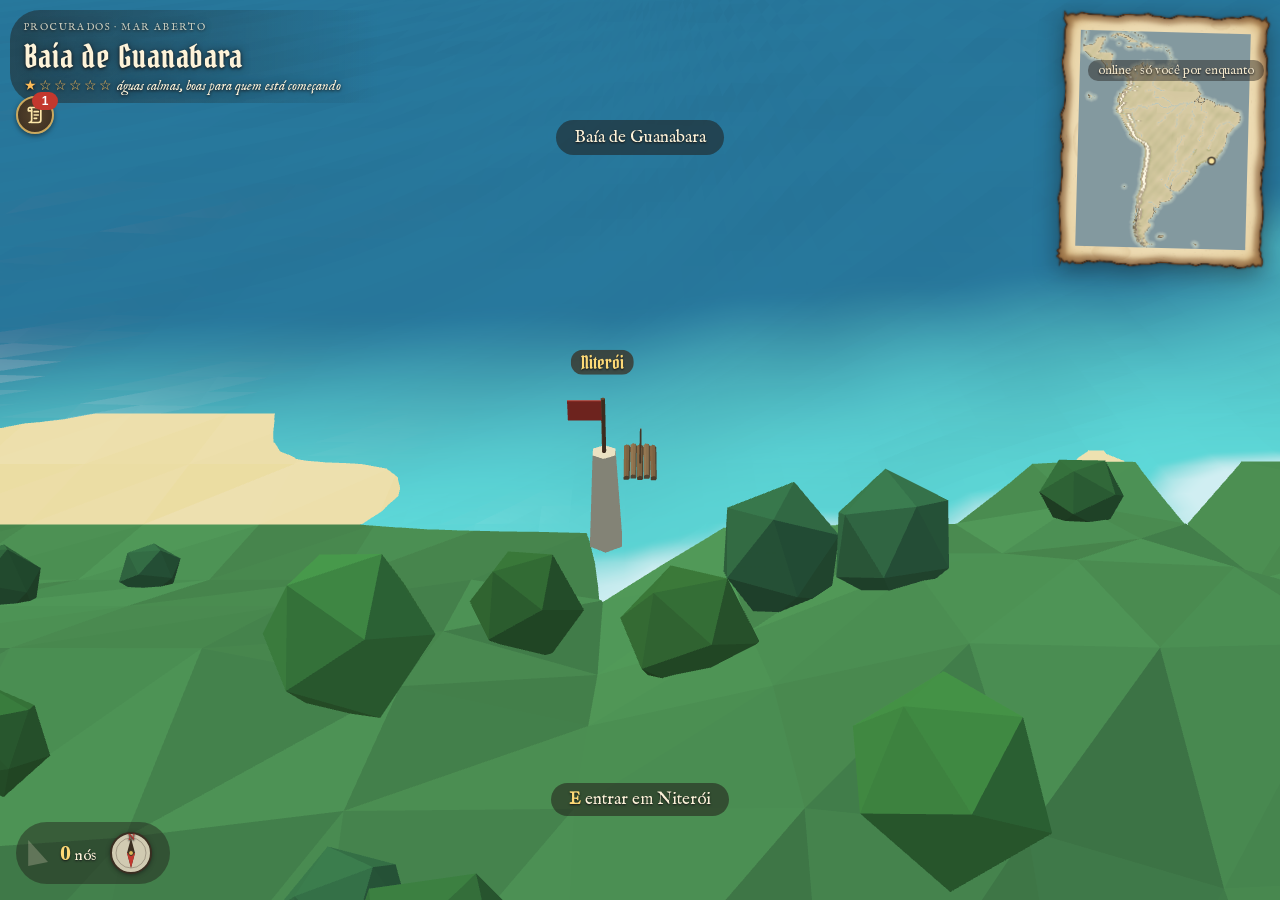
==== carta.html @ 38a70796 "Procurados 2026-11-18 01:08" ====
<!doctype html>
<html lang="pt-BR">
<head>
<meta charset="utf-8">
<title>Procurados · mar aberto</title>
<meta name="viewport" content="width=device-width, initial-scale=1, maximum-scale=1, user-scalable=no, viewport-fit=cover">
<link rel="manifest" href="manifest.webmanifest">
<meta name="theme-color" content="#2b1d0e">
<meta name="apple-mobile-web-app-capable" content="yes">
<meta name="mobile-web-app-capable" content="yes">
<meta name="apple-mobile-web-app-status-bar-style" content="black-translucent">
<meta name="apple-mobile-web-app-title" content="Procurados">
<link rel="apple-touch-icon" href="icones/icone-180.png">
<link rel="icon" href="icones/icone-192.png">
<link rel="stylesheet" href="fontes/fontes.css">
<style>
  html, body { margin: 0; height: 100%; overflow: hidden; background: #bfe3f2; font-family: var(--fonte-texto); color: #2b1d0e; }
  #tela { position: fixed; inset: 0; width: 100%; height: 100%; display: block; cursor: grab; }
  #tela:active { cursor: grabbing; }
  .painel { position: fixed; pointer-events: none; }
  #lugar { top: 10px; left: 10px; padding: 6px 40px 8px 14px; background: linear-gradient(to right, rgba(15,10,5,.5), rgba(15,10,5,0)); color: #fff3d6; text-shadow: 0 1px 3px #000, 0 0 8px rgba(0,0,0,.6); border-radius: 30px 0 0 30px; }
  #lugar small { letter-spacing: .14em; font-size: 10px; opacity: .75; }
  #lugar h1 { margin: 0; font: 32px var(--fonte-titulo); font-weight: normal; letter-spacing: .03em; }
  #lugar p { margin: 0; font-size: 14px; font-style: italic; }
  #lugar .dif { color: #ffb84a; letter-spacing: 2px; font-style: normal; }
  #leme { bottom: 16px; left: 16px; display: flex; align-items: center; gap: 12px; padding: 8px 16px 8px 10px; background: rgba(15,10,5,.45); border-radius: 40px; color: #fff3d6; text-shadow: 0 1px 2px #000; font-size: 15px; }
  #leme b { font-size: 22px; color: #ffd76a; }
  #vela { display: inline-block; width: 22px; height: 26px; clip-path: polygon(10% 0, 100% 85%, 10% 100%); background: rgba(243,230,200,.25); transition: background .3s; }
  #vela.on { background: #f3e6c8; }
  #bussola { width: 46px; height: 46px; filter: drop-shadow(0 1px 2px rgba(0,0,0,.6)); }
  #agulha { transform-origin: 23px 23px; }
  #ajuda { bottom: 16px; right: 16px; font-size: 13px; line-height: 1.6; padding: 8px 12px; background: rgba(15,10,5,.45); color: #f3e6c8; text-shadow: 0 1px 2px #000; transition: opacity .8s; border-radius: 8px; max-width: 46vw; }
  #ajuda b { color: #ffd76a; }
  #ajuda.some { opacity: 0; }
  #mapa { top: 10px; right: 10px; transform: rotate(1.5deg); }
  #mapa canvas { display: block; filter: sepia(.35) saturate(.85); }
  #cartaGrande { position: fixed; inset: 0; z-index: 7; display: none; place-items: center; background: rgba(20,30,40,.55); pointer-events: auto; }
  #cartaGrande.aberta { display: grid; }
  #cartaGrande canvas { max-width: 94vw; max-height: 90vh; filter: sepia(.3) saturate(.9) drop-shadow(0 8px 20px rgba(0,0,0,.5)); }
  #aviso { top: 120px; left: 50%; transform: translateX(-50%); font-size: 17px; opacity: 0; transition: opacity .3s; background: rgba(15,10,5,.55); color: #fff3d6; text-shadow: 0 1px 2px #000; border-radius: 20px; padding: 7px 18px; }
  #rotulos { position: fixed; inset: 0; pointer-events: none; overflow: hidden; }
  .rot { position: absolute; left: 0; top: 0; white-space: nowrap; font-size: 15px; padding: 1px 10px; border-radius: 12px; background: rgba(15,10,5,.42); color: #fff3d6; text-shadow: 0 1px 2px #000; will-change: transform; }
  .rot.porto { background: rgba(43,29,14,.75); color: #ffd76a; font: 18px var(--fonte-titulo); }
  .rot.breve { opacity: .8; }
  .rot.navio { background: rgba(43,29,14,.7); color: #ffd76a; font-size: 13px; }
  #dica { bottom: 84px; left: 50%; transform: translateX(-50%); font-size: 17px; display: none; background: rgba(15,10,5,.55); color: #fff3d6; text-shadow: 0 1px 2px #000; border-radius: 20px; padding: 6px 18px; white-space: nowrap; }
  #dica b { color: #ffd76a; }
  #online { position: fixed; top: 60px; right: 16px; font-size: 13px; padding: 2px 10px; border-radius: 10px; background: rgba(15,10,5,.45); color: #f3e6c8; text-shadow: 0 1px 2px #000; pointer-events: none; display: none; }
  #veu { position: fixed; inset: 0; z-index: 9; background: #e3f2f6; opacity: 1; pointer-events: none; transition: opacity .2s; }
  #carregando { position: fixed; inset: 0; z-index: 10; display: grid; place-items: center; background: #ead9b4; font: 42px var(--fonte-titulo); color: #2b1d0e; }
  .pergaminho { box-sizing: border-box; border-style: solid; border-width: 22px; border-color: transparent; border-image: var(--pergaminho) 64 fill / 22px stretch; filter: drop-shadow(0 6px 12px rgba(0,0,0,.45)); }
  html.toque #leme { bottom: auto; top: 96px; left: 10px; transform: scale(.85); transform-origin: left top; }
  html.toque #mapa { display: none; }
</style>
<script type="importmap">{ "imports": { "three": "./lib/three.module.min.js" } }</script>
</head>
<body>
<canvas id="tela"></canvas>
<div id="rotulos"></div>
<div id="lugar" class="painel"><small>PROCURADOS · MAR ABERTO</small><h1 id="lugarNome">Atlântico Sul</h1><p id="lugarDesc"></p></div>
<div id="mapa" class="painel pergaminho"><canvas id="mini"></canvas></div>
<div id="leme" class="painel"><span id="vela" title="vela"></span><span><b id="nos" class="numeros">0</b> nós</span>
  <svg id="bussola" viewBox="0 0 46 46" aria-label="rumo"><circle cx="23" cy="23" r="20" fill="rgba(243,230,200,.85)" stroke="#2b1d0e" stroke-width="2"/><circle cx="23" cy="23" r="15" fill="none" stroke="rgba(43,29,14,.3)"/>
    <text x="23" y="10" text-anchor="middle" font-size="8" fill="#a8221a" font-weight="bold">N</text>
    <g id="agulha"><path d="M23 8 L27 23 L23 38 L19 23 Z" fill="#2b1d0e"/><path d="M23 8 L27 23 L19 23 Z" fill="#c0281c"/></g><circle cx="23" cy="23" r="2.5" fill="#d8b24a" stroke="#2b1d0e"/></svg></div>
<div id="ajuda" class="painel"><b>W / S</b> içar e baixar a vela · <b>A / D</b> leme · <b>M</b> carta grande · <b>E</b> perto de um porto: entrar<br><b>arrastar</b> gira a câmera · <b>rolagem</b> zoom · <b>F1</b> esconde esta ajuda</div>
<div id="dica" class="painel"></div>
<div id="cartaGrande"><canvas id="cartaCanvas"></canvas></div>
<div id="online"></div>
<div id="aviso" class="painel"></div>
<div id="veu"></div>
<div id="carregando">Abrindo a carta…</div>
<script src="js/pergaminho.js"></script>

<script type="module">
import * as THREE from 'three';
import { salvo } from './js/boneco.js';
import { temRede, enviar, lista, quantos, limpar } from './js/rede.js';
import { criarControles, telaCheia } from './js/toque.js';
import { criarAvisos } from './js/avisos.js';
const avisos = criarAvisos();
import { sincronizarSempre } from './js/nuvem.js';
sincronizarSempre();

// =====================================================================
// CARTA DO MAR ABERTO: a costa real (Natural Earth, ver ferramentas/recortar-mundo.js)
// em escala de carta náutica: 1 km de verdade = 1,5 m de jogo. A jangada aqui é um "marcador" grande.
// As regiões detalhadas (por enquanto, a Baía de Guanabara em mar.html) se abrem perto do porto.
// =====================================================================
const M = await (await fetch('dados/mundo.json')).json();
const { x0: MX0, z0: MZ0, x1: MX1, z1: MZ1 } = M.limites;
const deLonLat = (lon, lat) => { const r = lat * Math.PI / 180; return [(lon - M.lon0) * Math.cos(r) * M.kmGrau * M.esc, -lat * M.kmGrau * M.esc]; };
const paraLonLat = (x, z) => { const lat = -z / (M.kmGrau * M.esc); return [x / (Math.cos(lat * Math.PI / 180) * M.kmGrau * M.esc) + M.lon0, lat]; };
const sm = (a, b, x) => { const t = Math.max(0, Math.min(1, (x - a) / (b - a))); return t * t * (3 - 2 * t); };
let semente = 20261117;
const rnd = () => { semente |= 0; semente = semente + 0x6D2B79F5 | 0; let t = Math.imul(semente ^ semente >>> 15, 1 | semente); t = t + Math.imul(t ^ t >>> 7, 61 | t) ^ t; return ((t ^ t >>> 14) >>> 0) / 4294967296; };

// ---------- máscara de terra (desenhada num canvas) e distância até a costa
const NX = 720, CEL = (MX1 - MX0) / NX, NZ = Math.ceil((MZ1 - MZ0) / CEL);
const terra = new Uint8Array(NX * NZ);
{
  const cv = document.createElement('canvas'); cv.width = NX; cv.height = NZ; const c = cv.getContext('2d');
  c.setTransform(1 / CEL, 0, 0, 1 / CEL, -MX0 / CEL, -MZ0 / CEL);
  c.fillStyle = '#fff'; c.beginPath();
  for (const t of M.terras) for (const anel of t) { c.moveTo(anel[0][0], anel[0][1]); for (const p of anel) c.lineTo(p[0], p[1]); c.closePath(); }
  c.fill('evenodd');
  c.fillStyle = '#000';   // lagos navegáveis (os dos Andes ficam de fora: seriam buracos no meio da serra)
  for (const l of M.lagos) { const [lon, lat] = paraLonLat(l.pts[0][0], l.pts[0][1]); if (lon < -66 && lat < -10) continue; c.beginPath(); c.moveTo(l.pts[0][0], l.pts[0][1]); for (const p of l.pts) c.lineTo(p[0], p[1]); c.closePath(); c.fill(); }
  c.strokeStyle = '#000'; c.lineCap = c.lineJoin = 'round';   // rios grandes: navegáveis
  for (const r of M.rios) { c.lineWidth = Math.max(r.larg, CEL * 2.2); c.beginPath(); c.moveTo(r.pts[0][0], r.pts[0][1]); for (const p of r.pts) c.lineTo(p[0], p[1]); c.stroke(); }
  const d = c.getImageData(0, 0, NX, NZ).data;
  for (let k = 0; k < NX * NZ; k++) terra[k] = d[k * 4] > 127 ? 1 : 0;
}
// distância (em casas) de cada casa até a casa mais perto do outro tipo: duas passadas (chanfro)
function distancia(alvo) {
  const D = new Float32Array(NX * NZ), INF = 1e9, R2 = Math.SQRT2;
  for (let k = 0; k < D.length; k++) D[k] = terra[k] === alvo ? INF : 0;
  for (let j = 0; j < NZ; j++) for (let i = 0; i < NX; i++) { const k = j * NX + i; if (!D[k]) continue; let v = D[k];
    if (i > 0) v = Math.min(v, D[k - 1] + 1); if (j > 0) { v = Math.min(v, D[k - NX] + 1); if (i > 0) v = Math.min(v, D[k - NX - 1] + R2); if (i < NX - 1) v = Math.min(v, D[k - NX + 1] + R2); } D[k] = v; }
  for (let j = NZ - 1; j >= 0; j--) for (let i = NX - 1; i >= 0; i--) { const k = j * NX + i; if (!D[k]) continue; let v = D[k];
    if (i < NX - 1) v = Math.min(v, D[k + 1] + 1); if (j < NZ - 1) { v = Math.min(v, D[k + NX] + 1); if (i < NX - 1) v = Math.min(v, D[k + NX + 1] + R2); if (i > 0) v = Math.min(v, D[k + NX - 1] + R2); } D[k] = v; }
  return D;
}
const dTerra = distancia(1), dAgua = distancia(0);
const S = new Float32Array(NX * NZ);   // metros até a costa: + em terra, - na água
for (let k = 0; k < S.length; k++) S[k] = terra[k] ? (dTerra[k] - 0.5) * CEL : -(dAgua[k] - 0.5) * CEL;
function amostra(G, x, z) {
  const fx = Math.max(0, Math.min(NX - 1.001, (x - MX0) / CEL - 0.5)), fz = Math.max(0, Math.min(NZ - 1.001, (z - MZ0) / CEL - 0.5));
  const i = Math.floor(fx), j = Math.floor(fz), a = fx - i, b = fz - j, k = j * NX + i;
  return (G[k] * (1 - a) + G[k + 1] * a) * (1 - b) + (G[k + NX] * (1 - a) + G[k + NX + 1] * a) * b;
}

// ---------- relevo: Andes a partir da costa do Pacífico, serras do Brasil, planaltos
const A = new Float32Array(NX * NZ);
for (let j = 0; j < NZ; j++) {
  const z = MZ0 + (j + 0.5) * CEL, lat = -z / (M.kmGrau * M.esc);
  // costa do Pacífico nesta linha: primeira faixa longa de terra vinda do oeste (ilhas pequenas não contam)
  let costaOeste = -1;
  if (lat < 16 && lat > -56) for (let i = 0; i < NX - 25; i++) { const k = j * NX + i; if (terra[k] && S[k + 20 * 0] >= 0) { let corrido = 0; while (corrido < 25 && terra[k + corrido]) corrido++; if (corrido >= 25) { costaOeste = i; break; } } }
  const picoAndes = lat > 9 ? 40 : lat > -4 ? 110 : lat > -35 ? 135 : lat > -46 ? 95 : 70;
  const centro = lat > 9 ? 70 : lat > -18 ? 230 : lat > -40 ? 190 : 120, largura = lat > 9 ? 70 : 150;
  for (let i = 0; i < NX; i++) {
    const k = j * NX + i, s = S[k], x = MX0 + (i + 0.5) * CEL;
    if (s <= 0) { A[k] = Math.max(s * 0.02, -14); continue; }
    const [lon] = paraLonLat(x, z);
    let h = Math.min(s * 0.05, 5) + (6 + 5 * Math.sin(x * 0.004 + 1) * Math.cos(z * 0.005) + 3 * Math.sin(x * 0.011 + z * 0.009)) * sm(20, 160, s);
    h += 14 * sm(150, 700, s) * (lon > -60 ? 1 : 0.5);                                                         // planaltos do interior
    if (costaOeste >= 0 && i >= costaOeste && lon < -60) { const dW = (i - costaOeste) * CEL; h += picoAndes * Math.exp(-(((dW - centro) / largura) ** 2)) * (0.8 + 0.25 * Math.sin(z * 0.02) * Math.sin(x * 0.03)); }
    if (lat < -19 && lat > -29 && lon > -51) h += 38 * Math.exp(-(((s - 70) / 45) ** 2));                     // Serra do Mar (com a Serra dos Órgãos)
    if (lat > 1 && lat < 7 && lon > -66 && lon < -57) h += 40 * Math.exp(-(((lat - 4.5) / 1.6) ** 2 + ((lon - 61.5) / 3) ** 2));   // tepuis das Guianas
    if (lat > -18 && lat < -15 && lon > -58 && lon < -55) h = Math.min(h, 4);                                 // Pantanal plano
    if (lon > -66 && lon < -48 && lat > -6 && lat < 2) h = Math.min(h, 6 + s * 0.004);                         // planície do Amazonas
    A[k] = h;
  }
}
// bioma pela posição (lon, lat), altura e distância da costa
function corDe(x, z, h, s, incl) {
  const [lon, lat] = paraLonLat(x, z);
  if (h > 95 || (lat < -45 && h > 45) || (lat < -38 && h > 70)) return '#f4f6f8';    // neve
  if (incl > 1.2 || h > 70) return '#8f887c';                                        // rocha
  if (h < 1.6 && s < 12) return lat < -40 ? '#c9bb8a' : '#ead9a4';                   // praia (só na beira d'água)
  if (lon > -72.5 && lon < -68.5 && lat > -27 && lat < -17) return '#dcc38e';         // Atacama
  if (lat > -18 && lat < -4 && lon < -70 && s < 140 && h < 45) return '#d6bd88';      // deserto da costa do Peru
  if (lat > -18 && lat < -15 && lon > -58 && lon < -55) return '#7f9a52';             // Pantanal
  if (lat < -40 && lon > -71.5) return '#b9a873';                                    // estepe da Patagônia
  if (lat > -39 && lat < -28 && lon > -65 && lon < -52) return '#a9c46a';             // Pampa
  if (lat > -16 && lat < -3 && lon > -45 && lon < -35 && s > 60) return '#c4b06e';    // Caatinga
  if (lat > -21 && lat < -12 && lon < -45 && lon > -65 && lat > -12 - 99) { if (lon > -60) return '#a8b35e'; }  // Cerrado
  if (lat > 2 && lat < 9 && lon > -73 && lon < -62) return '#a3b45a';                 // Llanos
  if (lat > -15 && lat < 6 && lon > -78 && lon < -45) return '#2f7a3c';               // Amazônia
  if (lat > -30 && lat < -5 && lon > -50 && s < 420) return '#3c8244';                // Mata Atlântica
  if (lat > -24 && lat < -5 && lon > -62) return '#a8b35e';                           // Cerrado
  return lat > 8 ? '#4f9a4a' : '#5f9a48';
}

// =====================================================================
// CENA
// =====================================================================
const tela = document.getElementById('tela');
const renderer = new THREE.WebGLRenderer({ canvas: tela, antialias: true, preserveDrawingBuffer: /[?&]gravar/.test(location.search), powerPreference: 'high-performance' });
const OP = salvo.opcoes(); renderer.setPixelRatio(Math.min(devicePixelRatio, OP.qualidade === 'baixa' ? 0.75 : OP.qualidade === 'alta' ? 1.5 : 1));
const cena = new THREE.Scene(), CEU = new THREE.Color('#bfe3f2');
cena.background = CEU; cena.fog = new THREE.Fog(CEU, 1600, 5200);
const camera = new THREE.PerspectiveCamera(50, 1, 2, 9000);
const SOL = new THREE.Vector3(0.45, 0.8, 0.35).normalize();
const sol = new THREE.DirectionalLight('#fff4dd', 2.6); sol.position.copy(SOL).multiplyScalar(100); cena.add(sol);
cena.add(new THREE.HemisphereLight('#dff3ff', '#8a7f5a', 1.5));
const lambert = (cor) => new THREE.MeshLambertMaterial({ color: cor, flatShading: true });

// ---------- terreno low-poly (uma cor por triângulo), uma casa sim, outra não
{
  const P = 2, pos = [], cor = [], c = new THREE.Color();
  const alt = (i, j) => A[Math.min(NZ - 1, j) * NX + Math.min(NX - 1, i)];
  for (let j = 0; j < NZ - P; j += P) for (let i = 0; i < NX - P; i += P) {
    const h00 = alt(i, j), h10 = alt(i + P, j), h01 = alt(i, j + P), h11 = alt(i + P, j + P);
    if (Math.max(h00, h10, h01, h11) < -1.5) continue;   // mar aberto: a água cobre
    const x = MX0 + (i + 0.5) * CEL, z = MZ0 + (j + 0.5) * CEL, L = P * CEL;
    const a = [x, h00, z], b = [x + L, h10, z], d = [x, h01, z + L], e = [x + L, h11, z + L];
    for (const [p, q, r] of [[a, d, b], [b, d, e]]) {
      const h = (p[1] + q[1] + r[1]) / 3, incl = (Math.max(p[1], q[1], r[1]) - Math.min(p[1], q[1], r[1])) / L;
      c.set(corDe((p[0] + q[0] + r[0]) / 3, (p[2] + q[2] + r[2]) / 3, h, amostra(S, (p[0] + q[0] + r[0]) / 3, (p[2] + q[2] + r[2]) / 3), incl)).offsetHSL(0, 0, (rnd() - 0.5) * 0.05);
      for (const v of [p, q, r]) { pos.push(v[0], v[1], v[2]); cor.push(c.r, c.g, c.b); }
    }
  }
  const g = new THREE.BufferGeometry();
  g.setAttribute('position', new THREE.Float32BufferAttribute(pos, 3)); g.setAttribute('color', new THREE.Float32BufferAttribute(cor, 3));
  cena.add(new THREE.Mesh(g, new THREE.MeshLambertMaterial({ vertexColors: true, flatShading: true })));
}
// ---------- florestas: copas instanciadas onde o bioma é mata
{
  const N = 7000, copas = new THREE.InstancedMesh(new THREE.IcosahedronGeometry(9, 0), new THREE.MeshLambertMaterial({ flatShading: true }), N), o = new THREE.Object3D(), c = new THREE.Color();
  let k = 0;
  for (let t = 0; t < N * 12 && k < N; t++) {
    const x = MX0 + rnd() * (MX1 - MX0), z = MZ0 + rnd() * (MZ1 - MZ0), s = amostra(S, x, z), h = amostra(A, x, z);
    if (s < 8 || h < 2 || h > 60) continue;
    const corB = corDe(x, z, h, s, 0); if (!['#2f7a3c', '#3c8244', '#4f9a4a', '#5f9a48', '#7f9a52'].includes(corB) || (corB === '#5f9a48' && rnd() < 0.6)) continue;
    const e = 0.7 + rnd() * 0.8; o.position.set(x, h + 6 * e, z); o.scale.set(e, e * (0.9 + rnd() * 0.4), e); o.rotation.set(0, rnd() * 6.3, 0); o.updateMatrix();
    copas.setMatrixAt(k, o.matrix); copas.setColorAt(k, c.set(corB === '#2f7a3c' ? '#23652f' : '#2f7a3c').offsetHSL((rnd() - 0.5) * 0.04, 0, (rnd() - 0.5) * 0.08)); k++;
  }
  copas.count = k; cena.add(copas);
}

// ---------- mar: ondas facetadas, cor pela distância da costa
const texProf = (() => {
  const d = new Uint8Array(NX * NZ * 4);
  for (let k = 0; k < S.length; k++) { d[k * 4] = Math.max(0, Math.min(255, (S[k] + 300) / 340 * 255)); d[k * 4 + 3] = 255; }
  const t = new THREE.DataTexture(d, NX, NZ, THREE.RGBAFormat); t.magFilter = t.minFilter = THREE.LinearFilter; t.needsUpdate = true; return t;
})();
const formaOnda = (x, z, t) => Math.sin(x * 0.02 + t * 1.0) * 0.5 + Math.sin(z * 0.03 + t * 0.8 + 1.3) * 0.35 + Math.sin((x + z) * 0.012 + t * 0.5) * 0.5 + Math.sin(x * 0.07 + z * 0.05 + t * 1.5) * 0.2;
const AMP = 2.2;
const alturaOnda = (x, z, t) => formaOnda(x, z, t) * AMP * (1 - sm(-40, -4, amostra(S, x, z)));
const matMar = new THREE.ShaderMaterial({
  uniforms: { uT: { value: 0 }, uCentro: { value: new THREE.Vector3() }, uProf: { value: texProf }, uMapa: { value: new THREE.Vector4(MX0, MZ0, NX * CEL, NZ * CEL) },
    uFundo: { value: new THREE.Color('#15698f') }, uRaso: { value: new THREE.Color('#4fd0cf') }, uEspuma: { value: new THREE.Color('#f4fbff') }, uNevoa: { value: CEU }, uSol: { value: SOL } },
  vertexShader: /* glsl */`
    uniform float uT; uniform vec3 uCentro; uniform sampler2D uProf; uniform vec4 uMapa;
    varying vec3 vW; varying float vS;
    void main() {
      vec4 w = modelMatrix * vec4(position, 1.0);
      vec2 uv = (w.xz - uMapa.xy) / uMapa.zw;
      float s = (uv.x < 0.0 || uv.y < 0.0 || uv.x > 1.0 || uv.y > 1.0) ? -300.0 : texture2D(uProf, uv).r * 340.0 - 300.0;
      float perto = 1.0 - smoothstep(900.0, 1800.0, distance(w.xz, uCentro.xz));
      float fundo = 1.0 - smoothstep(-40.0, -4.0, s);
      float onda = sin(w.x * 0.02 + uT * 1.0) * 0.5 + sin(w.z * 0.03 + uT * 0.8 + 1.3) * 0.35 + sin((w.x + w.z) * 0.012 + uT * 0.5) * 0.5 + sin(w.x * 0.07 + w.z * 0.05 + uT * 1.5) * 0.2;
      w.y += onda * ${AMP.toFixed(2)} * perto * fundo;
      vW = w.xyz; vS = s;
      gl_Position = projectionMatrix * viewMatrix * w;
    }`,
  fragmentShader: /* glsl */`
    uniform float uT; uniform vec3 uFundo, uRaso, uEspuma, uNevoa, uSol;
    varying vec3 vW; varying float vS;
    void main() {
      vec3 n = normalize(cross(dFdx(vW), dFdy(vW))); if (n.y < 0.0) n = -n;
      n = normalize(vec3(n.x * 4.0, n.y, n.z * 4.0));
      vec3 cor = mix(uFundo, uRaso, smoothstep(-160.0, -4.0, vS));
      cor *= 0.74 + 0.38 * max(dot(n, uSol), 0.0);
      cor += 0.25 * pow(max(dot(reflect(-uSol, n), normalize(cameraPosition - vW)), 0.0), 40.0);
      cor = mix(cor, uEspuma, smoothstep(-14.0, -2.0, vS + sin(uT * 1.5 + vW.x * 0.03 + vW.z * 0.02) * 3.0) * 0.65);
      cor = mix(cor, uNevoa, smoothstep(1600.0, 5200.0, distance(cameraPosition, vW)));
      gl_FragColor = vec4(cor, 1.0);
      #include <colorspace_fragment>
    }`,
});
const mar = (() => {
  const n = 160, R = 9000, f = (u) => R * (0.06 * u + 0.94 * u * u * u), pos = [], idx = [];
  for (let j = 0; j <= n; j++) for (let i = 0; i <= n; i++) pos.push(f(i / n * 2 - 1), 0, f(j / n * 2 - 1));
  for (let j = 0; j < n; j++) for (let i = 0; i < n; i++) { const k = j * (n + 1) + i; idx.push(k, k + n + 1, k + 1, k + 1, k + n + 1, k + n + 2); }
  const g = new THREE.BufferGeometry(); g.setAttribute('position', new THREE.Float32BufferAttribute(pos, 3)); g.setIndex(idx);
  const m = new THREE.Mesh(g, matMar); m.frustumCulled = false; cena.add(m); return m;
})();

// =====================================================================
// PORTOS E REGIÕES
// =====================================================================
// [nome, lon, lat, aberto (entra numa região detalhada), descrição]
const PORTOS = [
  ['Niterói', -43.12, -23.0, true, 'Baía de Guanabara: o seu porto de origem'],
  ['Paraty', -44.7, -23.25, false, 'ouro de Minas descendo a serra'],
  ['Salvador', -38.55, -13.05, false, 'Baía de Todos os Santos'],
  ['Recife', -34.85, -8.1, false, 'arrecifes e açúcar'],
  ['Fernando de Noronha', -32.43, -3.9, false, 'ilha-presídio no meio do Atlântico'],
  ['Belém', -48.5, -1.3, false, 'a porta do Amazonas'],
  ['Manaus', -60.0, -3.15, false, 'encontro das águas, no coração da floresta'],
  ['Caiena', -52.3, 4.95, false, 'as Guianas'],
  ['Maracaibo', -71.6, 10.75, false, 'lago de petróleo e contrabando'],
  ['Cartagena', -75.55, 10.35, false, 'a joia murada do Caribe'],
  ['Portobelo', -79.65, 9.6, false, 'onde a prata cruza o istmo'],
  ['Port Royal', -76.85, 17.9, false, 'a cidade mais perversa do mundo'],
  ['Tortuga', -72.8, 20.1, false, 'refúgio de bucaneiros'],
  ['Havana', -82.35, 23.2, false, 'o forte do Morro e a frota da prata'],
  ['Buenos Aires', -58.35, -34.6, false, 'Rio da Prata'],
  ['Montevidéu', -56.2, -34.95, false, 'a outra margem do Prata'],
  ['Valparaíso', -71.65, -33.0, false, 'o porto do Pacífico Sul'],
  ['Callao (Lima)', -77.2, -12.05, false, 'prata dos Andes'],
  ['Galápagos', -90.4, -0.75, false, 'ilhas encantadas, tartarugas e esconderijos'],
  ['Cabo Horn', -67.3, -56.0, false, 'a passagem mais perigosa do mundo'],
].map(([nome, lon, lat, aberto, desc]) => { const [x, z] = deLonLat(lon, lat); return { nome, x, z, aberto, desc }; });
// o porto fica no mar: puxa o marcador para a água mais perto
for (const p of PORTOS) for (let t = 0; t < 60 && amostra(S, p.x, p.z) > -12; t++) {
  let mx = 0, mz = 0, md = Infinity;
  for (let a = 0; a < 16; a++) { const x = p.x + Math.cos(a * 0.3927) * 12, z = p.z + Math.sin(a * 0.3927) * 12, s = amostra(S, x, z); if (s < md) { md = s; mx = x; mz = z; } }
  p.x = mx; p.z = mz;
}
// faixas de dificuldade (DESIGN seção 4): [nome, lon, lat, raio em km, faixa 1 a 6, descrição]
const REGIOES = [
  ['Baía de Guanabara', -43.15, -22.9, 120, 1, 'águas calmas, boas para quem está começando'],
  ['Região dos Lagos', -42.0, -22.9, 130, 1, 'cabos, lagoas e salinas'],
  ['Ilha Grande e Paraty', -44.5, -23.2, 140, 1, 'enseadas e contrabando de ouro'],
  ['Litoral de São Paulo', -46.5, -24.2, 260, 2, 'serra do mar e vilas de pescadores'],
  ['Litoral Sul', -48.5, -27.5, 380, 2, 'ilhas e baías frias'],
  ['Bahia e Abrolhos', -38.5, -15.5, 520, 2, 'recifes, cacau e a rota do açúcar'],
  ['Sertão e Lençóis', -42.5, -4.0, 520, 3, 'dunas, sol e cangaço'],
  ['Pampa e Rio da Prata', -57.0, -34.5, 520, 3, 'gado, contrabando e fronteira'],
  ['Amazônia', -60.0, -3.0, 1300, 4, 'rios sem fim, febres e piratas de rio'],
  ['Orinoco e Guianas', -60.0, 7.0, 650, 4, 'deltas, tepuis e corsários'],
  ['Patagônia', -67.0, -46.0, 900, 4, 'vento, frio e geleiras'],
  ['Andes', -72.0, -20.0, 1500, 4, 'montanhas, prata e neve'],
  ['Cabo Horn', -66.5, -55.5, 380, 5, 'tempestades e icebergs'],
  ['Costa do Pacífico', -80.0, -20.0, 1200, 5, 'a frota da prata e o mar sem abrigo'],
  ['Galápagos', -90.5, -0.7, 350, 5, 'ilhas encantadas'],
  ['Atacama', -70.3, -23.0, 450, 5, 'o deserto mais seco do mundo'],
  ['Mar do Caribe', -75.0, 15.0, 1500, 6, 'as melhores recompensas do mapa, e os maiores riscos'],
  ['América Central', -86.0, 13.0, 700, 6, 'istmo, prata e selva'],
].map(([nome, lon, lat, km, faixa, desc]) => { const [x, z] = deLonLat(lon, lat); return { nome, x, z, raio: km * M.esc, faixa, desc }; });
function ondeEstou(x, z) {
  let melhor = null, dmin = 1;
  for (const r of REGIOES) { const d = Math.hypot(x - r.x, z - r.z) / r.raio; if (d < dmin) { dmin = d; melhor = r; } }
  if (melhor) return melhor;
  const [lon, lat] = paraLonLat(x, z);
  if (lat > 9 && lon > -88) return { nome: 'Mar do Caribe', faixa: 6, desc: 'as melhores recompensas do mapa' };
  if (lon < -76 || (lat < -40 && lon < -72)) return { nome: 'Oceano Pacífico', faixa: 5, desc: 'mar sem abrigo' };
  return { nome: lat > 0 ? 'Atlântico Norte' : 'Atlântico Sul', faixa: lat > -10 ? 3 : 2, desc: 'alto-mar' };
}
// marcos dos portos: torre com bandeira, visível de longe
const caixaRot = document.getElementById('rotulos');
function rotulo(texto, classe = '') { const el = document.createElement('div'); el.className = 'rot ' + classe; el.textContent = texto; caixaRot.appendChild(el); return el; }
for (const p of PORTOS) {
  const g = new THREE.Group(), base = Math.max(0, amostra(A, p.x, p.z));
  const torre = new THREE.Mesh(new THREE.CylinderGeometry(3, 4.5, 26, 6).translate(0, 13, 0), lambert(p.aberto ? '#e9dcc0' : '#b9ad95')); g.add(torre);
  const mastro = new THREE.Mesh(new THREE.CylinderGeometry(0.5, 0.5, 14, 5).translate(0, 33, 0), lambert('#5e3a1e')); g.add(mastro);
  const bandeira = new THREE.Mesh(new THREE.BoxGeometry(8, 5, 0.4).translate(4, 37, 0), lambert(p.aberto ? '#c0281c' : '#6e6a62')); g.add(bandeira);
  g.position.set(p.x, base, p.z); cena.add(g);
  p.rot = rotulo(p.nome + (p.aberto ? '' : ' · em breve'), 'porto' + (p.aberto ? '' : ' breve'));
}

// =====================================================================
// O SEU BARCO (a jangada, em tamanho de carta)
// =====================================================================
const ESC_BARCO = 5;
function criarBarco(corVela = '#7fa64a') {
  const g = new THREE.Group(); g.rotation.order = 'YZX';
  const tora = new THREE.CylinderGeometry(0.17, 0.19, 3.0, 7).rotateZ(Math.PI / 2);
  for (let k = 0; k < 5; k++) { const m = new THREE.Mesh(tora, lambert(k % 2 ? '#8a6a44' : '#7a5a36')); m.position.set((k % 2) * 0.12, 0.05, (k - 2) * 0.36); g.add(m); }
  const mastroB = new THREE.Mesh(new THREE.CylinderGeometry(0.05, 0.06, 2.2, 5).translate(0, 1.1, 0), lambert('#6e4a2c')); mastroB.position.set(-0.3, 0.2, 0); g.add(mastroB);
  const forma = new THREE.Shape(); forma.moveTo(0, 0); forma.lineTo(0, 1.7); forma.lineTo(1.1, 0.15); forma.closePath();
  const vela = new THREE.Mesh(new THREE.ShapeGeometry(forma), new THREE.MeshLambertMaterial({ color: corVela, side: THREE.DoubleSide, flatShading: true }));
  vela.position.set(-0.25, 0.45, 0); vela.rotation.y = Math.PI / 2; g.add(vela); g.vela = vela;
  g.scale.setScalar(ESC_BARCO); cena.add(g); return g;
}
const barco = criarBarco();
const [GX, GZ] = deLonLat(-43.15, -23.12);   // em frente à barra da Guanabara
const PROG = salvo.progresso() || {};
const ini = PROG.local === 'carta' && PROG.carta ? PROG.carta : { x: GX, z: GZ + 25, rumo: -Math.PI / 2 };
const estado = { x: ini.x, z: ini.z, rumo: ini.rumo, vel: 0, velas: 0, leme: 0 };
const VEL_MAX = 7;
function pousar(obj, x, z, rumo, t) {
  const fx = Math.cos(rumo), fz = -Math.sin(rumo), dx = Math.sin(rumo), dz = Math.cos(rumo), L = 2.5 * ESC_BARCO;
  const proa = alturaOnda(x + fx * L, z + fz * L, t), popa = alturaOnda(x - fx * L, z - fz * L, t), bor = alturaOnda(x + dx * L * 0.5, z + dz * L * 0.5, t), bom = alturaOnda(x - dx * L * 0.5, z - dz * L * 0.5, t);
  obj.position.set(x, (proa + popa + bor + bom) / 4 + 0.3, z);
  obj.rotation.set(-Math.atan2(bor - bom, L), rumo, Math.atan2(proa - popa, L * 2));
}

// =====================================================================
// CONTROLES, CÂMERA, PAINÉIS
// =====================================================================
const teclas = new Set();
const elCarta = document.getElementById('cartaGrande');
addEventListener('keydown', (e) => {
  const k = e.key.toLowerCase();
  if (k === 'm' && !e.repeat) { elCarta.classList.toggle('aberta'); if (elCarta.classList.contains('aberta')) desenharCartaGrande(); return; }
  if (k === 'escape' && elCarta.classList.contains('aberta')) { elCarta.classList.remove('aberta'); return; }
  if (k === 'f1') { e.preventDefault(); avisos.aberto() ? avisos.fechar() : avisos.abrir(); return; }
  if (!e.repeat && (k === 'w' || k === 'arrowup')) estado.velas = 1;
  if (!e.repeat && (k === 's' || k === 'arrowdown')) estado.velas = 0;
  if (k === 'e' && !e.repeat) entrarNoPorto();
  teclas.add(k); if (k.startsWith('arrow')) e.preventDefault();
});
addEventListener('keyup', (e) => teclas.delete(e.key.toLowerCase()));
addEventListener('blur', () => teclas.clear());
elCarta.addEventListener('click', () => elCarta.classList.remove('aberta'));
const cam = { giro: 0, alt: 0.55, dist: 260, segue: estado.rumo };
let arrasto = null;
tela.addEventListener('pointerdown', (e) => { arrasto = [e.clientX, e.clientY]; try { tela.setPointerCapture(e.pointerId); } catch {} });
tela.addEventListener('pointermove', (e) => { if (!arrasto) return; cam.giro -= (e.clientX - arrasto[0]) * 0.006; cam.alt = Math.max(0.12, Math.min(1.4, cam.alt + (e.clientY - arrasto[1]) * 0.005)); arrasto = [e.clientX, e.clientY]; });
tela.addEventListener('pointerup', () => (arrasto = null));
tela.addEventListener('dblclick', () => (cam.giro = 0));
tela.addEventListener('wheel', (e) => { cam.dist = Math.max(70, Math.min(2200, cam.dist * (e.deltaY > 0 ? 1.12 : 0.89))); e.preventDefault(); }, { passive: false });
function ajustar() { renderer.setSize(innerWidth, innerHeight, false); camera.aspect = innerWidth / innerHeight; camera.updateProjectionMatrix(); }
addEventListener('resize', ajustar); ajustar();
const elAjuda = document.getElementById('ajuda'); elAjuda.classList.add('some'); setTimeout(() => avisos.novo('controles', 'Controles da carta', elAjuda.innerHTML, { fechado: true }), 80);
const elNome = document.getElementById('lugarNome'), elDesc = document.getElementById('lugarDesc'), elNos = document.getElementById('nos'), elVela = document.getElementById('vela');
const elAgulha = document.getElementById('agulha'), elDica = document.getElementById('dica'), elAviso = document.getElementById('aviso'), elVeu = document.getElementById('veu');
let avisoAte = 0;
function avisar(txt, t) { elAviso.textContent = txt; elAviso.style.opacity = 1; avisoAte = t + 3; }
const v3 = new THREE.Vector3();
function fixar(el, x, y, z, alcance) {
  v3.set(x, y, z); const d = camera.position.distanceTo(v3); v3.project(camera);
  if (v3.z > 1 || d > alcance || Math.abs(v3.x) > 1.1 || Math.abs(v3.y) > 1.1) { el.style.display = 'none'; return; }
  el.style.display = 'block'; el.style.opacity = Math.min(1, (alcance - d) / (alcance * 0.25));
  el.style.transform = `translate(-50%,-100%) translate(${(v3.x * 0.5 + 0.5) * innerWidth}px,${(-v3.y * 0.5 + 0.5) * innerHeight}px)`;
}

// ---------- cartas em pergaminho: a pequena (canto) e a grande (tecla M)
const fundoCarta = (() => {
  const L = 900, H = Math.round(L * (MZ1 - MZ0) / (MX1 - MX0)), cv = document.createElement('canvas'); cv.width = L; cv.height = H;
  const c = cv.getContext('2d'), img = c.createImageData(L, H);
  for (let y = 0; y < H; y++) for (let x = 0; x < L; x++) {
    const wx = MX0 + (x + 0.5) / L * (MX1 - MX0), wz = MZ0 + (y + 0.5) / H * (MZ1 - MZ0), s = amostra(S, wx, wz), h = amostra(A, wx, wz), o = (y * L + x) * 4;
    let r, g, b;
    if (s < 0) { const f = Math.min(1, -s / 260); r = 150 - 60 * f; g = 190 - 50 * f; b = 190 - 20 * f; }
    else if (h > 90) { r = 236; g = 232; b = 220; } else if (h > 45) { r = 170; g = 150; b = 118; } else { r = 206 - h; g = 190 - h * 0.5; b = 140 - h; }
    img.data[o] = r; img.data[o + 1] = g; img.data[o + 2] = b; img.data[o + 3] = 255;
  }
  c.putImageData(img, 0, 0);
  c.strokeStyle = 'rgba(60,40,20,.85)'; c.lineWidth = 1;
  c.setTransform(L / (MX1 - MX0), 0, 0, H / (MZ1 - MZ0), -MX0 * L / (MX1 - MX0), -MZ0 * H / (MZ1 - MZ0));
  c.lineWidth = (MX1 - MX0) / L;
  for (const t of M.terras) for (const anel of t) { c.beginPath(); c.moveTo(anel[0][0], anel[0][1]); for (const p of anel) c.lineTo(p[0], p[1]); c.closePath(); c.stroke(); }
  return cv;
})();
const mini = document.getElementById('mini'); mini.width = 170; mini.height = Math.round(170 * fundoCarta.height / fundoCarta.width); const mctx = mini.getContext('2d');
const paraCarta = (cv, x, z) => [(x - MX0) / (MX1 - MX0) * cv.width, (z - MZ0) / (MZ1 - MZ0) * cv.height];
function desenharMini() {
  mctx.drawImage(fundoCarta, 0, 0, mini.width, mini.height);
  mctx.fillStyle = '#a8221a'; for (const p of PORTOS) if (p.aberto) { const [x, y] = paraCarta(mini, p.x, p.z); mctx.fillRect(x - 1.5, y - 1.5, 3, 3); }
  const [x, y] = paraCarta(mini, estado.x, estado.z); mctx.fillStyle = '#ffd76a'; mctx.strokeStyle = '#2b1d0e'; mctx.lineWidth = 1.5; mctx.beginPath(); mctx.arc(x, y, 3.5, 0, 6.3); mctx.fill(); mctx.stroke();
}
const cg = document.getElementById('cartaCanvas');
function desenharCartaGrande() {
  cg.width = fundoCarta.width; cg.height = fundoCarta.height; const c = cg.getContext('2d');
  c.drawImage(fundoCarta, 0, 0);
  c.font = '15px "IM Fell English", Georgia, serif'; c.textAlign = 'left';
  for (const p of PORTOS) { const [x, y] = paraCarta(cg, p.x, p.z); c.fillStyle = p.aberto ? '#a8221a' : '#2b1d0e'; c.beginPath(); c.arc(x, y, p.aberto ? 5 : 3.5, 0, 6.3); c.fill(); c.fillStyle = '#2b1d0e'; c.fillText(p.nome + (p.aberto ? '' : ' (em breve)'), x + 7, y + 4); }
  c.font = 'italic 22px "IM Fell English", Georgia, serif'; c.fillStyle = 'rgba(43,29,14,.55)'; c.textAlign = 'center';
  for (const [t, lon, lat] of [['Oceano Atlântico', -28 - 7, -20], ['Oceano Pacífico', -88, -20], ['Mar do Caribe', -75, 14.5]]) { const [x, y] = paraCarta(cg, ...deLonLat(lon, lat)); c.fillText(t, x, y); }
  const [x, y] = paraCarta(cg, estado.x, estado.z); c.fillStyle = '#ffd76a'; c.strokeStyle = '#2b1d0e'; c.lineWidth = 2; c.beginPath(); c.arc(x, y, 7, 0, 6.3); c.fill(); c.stroke();
  c.font = '32px "Pirata One", Georgia, serif'; c.fillStyle = '#2b1d0e'; c.textAlign = 'left'; c.fillText('Carta das Américas', 24, 44);
  c.font = '14px "IM Fell English", Georgia, serif'; c.fillText('toque ou M para fechar', 26, 66);
}

// ---------- portos: entrar na região detalhada
let portoPerto = null, saindo = 0;
function entrarNoPorto() {
  if (!portoPerto || saindo) return;
  if (!portoPerto.aberto) { avisar(portoPerto.nome + ': este porto ainda está sendo construído.', t); return; }
  salvar(); saindo = 0.001; estado.velas = 0;
  const p = salvo.progresso() || {};
  salvo.salvarProgresso({ ...p, local: 'mar', carta: null, mar: { x: 0, z: 1560, rumo: Math.PI / 2 } });   // entra pela barra, rumo ao norte
  try { sessionStorage.setItem('cap.transicao', 'carta-mar'); } catch {}
}
let salvoEm = 0;
function salvar() { salvoEm = t; if (saindo) return; salvo.salvarProgresso({ ...(salvo.progresso() || {}), local: 'carta', carta: { x: estado.x, z: estado.z, rumo: estado.rumo } }); }
addEventListener('beforeunload', salvar);

// ---------- outros jogadores na carta
const OUTROS = new Map(), elOnline = document.getElementById('online');
function atualizarOutros(dt, t) {
  const vistos = new Set();
  for (const [peer, bruto] of lista()) {
    const e = limpar(bruto); if (e.cena !== 'carta') continue; vistos.add(peer);
    let o = OUTROS.get(peer); if (!o) { o = { g: criarBarco('#d8c9a0'), x: e.x, z: e.z, rumo: e.rumo, rot: rotulo('', 'navio') }; OUTROS.set(peer, o); }
    o.x += (e.x - o.x) * Math.min(1, dt * 4); o.z += (e.z - o.z) * Math.min(1, dt * 4); o.rumo += Math.atan2(Math.sin(e.rumo - o.rumo), Math.cos(e.rumo - o.rumo)) * Math.min(1, dt * 4);
    pousar(o.g, o.x, o.z, o.rumo, t); o.g.vela.visible = e.velas > 0; o.rot.textContent = e.nome; fixar(o.rot, o.x, 16, o.z, 2500);
  }
  for (const [peer, o] of OUTROS) if (!vistos.has(peer)) { cena.remove(o.g); o.rot.remove(); OUTROS.delete(peer); }
  const n = quantos(); elOnline.style.display = 'block';
  elOnline.textContent = n > 1 ? `online · ${n} piratas (${OUTROS.size} no mar aberto)` : 'online · só você por enquanto';
}

// ---------- toque
const TQ = criarControles({
  esquerda: [{ nome: 'bombordo', rotulo: '◀', legenda: 'leme', key: 'a', classe: 'grande' }, { nome: 'boreste', rotulo: '▶', legenda: 'leme', key: 'd', classe: 'grande' }],
  acoes: [{ nome: 'sobe', rotulo: '▲', legenda: 'vela', key: 'w' }, { nome: 'desce', rotulo: '▼', legenda: 'vela', key: 's' }, { nome: 'entrar', rotulo: 'E', legenda: 'entrar', key: 'e', classe: 'grande' }],
  topo: [{ nome: 'carta', rotulo: '✦', legenda: 'carta', key: 'm' }, { nome: 'perto', rotulo: '+', legenda: 'zoom', f: () => (cam.dist = Math.max(70, cam.dist * 0.8)) },
    { nome: 'longe', rotulo: '−', legenda: 'zoom', f: () => (cam.dist = Math.min(2200, cam.dist * 1.25)) }, { nome: 'cheia', rotulo: '⛶', legenda: 'tela', f: telaCheia }],
});
if (TQ.ativo) elAjuda.innerHTML = '<b>◀ ▶</b> leme · <b>▲ ▼</b> vela · <b>✦</b> carta grande · <b>E</b> perto de um porto: entrar · <b>arraste</b> para girar a câmera';

// =====================================================================
// LAÇO
// =====================================================================
const relogio = new THREE.Clock();
let t = 0, chegada = 1;
const ROSA = ['N', 'NO', 'O', 'SO', 'S', 'SE', 'L', 'NE'];
function quadro() {
  requestAnimationFrame(quadro);
  const dt = Math.min(relogio.getDelta(), 0.05); t += dt;
  // navegação
  const querLeme = (teclas.has('a') || teclas.has('arrowleft') ? 1 : 0) - (teclas.has('d') || teclas.has('arrowright') ? 1 : 0);
  estado.leme += (querLeme - estado.leme) * Math.min(1, dt * 3);
  estado.vel += (estado.velas * VEL_MAX - estado.vel) * Math.min(1, dt * 0.45);
  estado.rumo = Math.atan2(Math.sin(estado.rumo + estado.leme * 0.45 * (0.25 + 0.75 * estado.vel / VEL_MAX) * dt), Math.cos(estado.rumo + estado.leme * 0.45 * (0.25 + 0.75 * estado.vel / VEL_MAX) * dt));
  const nx = estado.x + Math.cos(estado.rumo) * estado.vel * dt, nz = estado.z - Math.sin(estado.rumo) * estado.vel * dt;
  const proaX = nx + Math.cos(estado.rumo) * 8, proaZ = nz - Math.sin(estado.rumo) * 8;
  if (Math.max(amostra(S, nx, nz), amostra(S, proaX, proaZ)) > -3) { if (estado.vel > 2) avisar('Terra à vista: a jangada encalhou.', t); estado.vel *= -0.3; }
  else if (nx > MX0 + 20 && nx < MX1 - 20 && nz > MZ0 + 20 && nz < MZ1 - 20) { estado.x = nx; estado.z = nz; }
  else { estado.vel = 0; avisar('Além daqui, a carta não mostra nada.', t); }
  pousar(barco, estado.x, estado.z, estado.rumo, t); barco.vela.visible = estado.velas > 0;
  mar.position.set(Math.round(estado.x / 12) * 12, 0, Math.round(estado.z / 12) * 12);
  matMar.uniforms.uT.value = t; matMar.uniforms.uCentro.value.set(estado.x, 0, estado.z);
  // câmera atrás do barco, girando devagar com o rumo
  cam.segue += Math.atan2(Math.sin(estado.rumo - cam.segue), Math.cos(estado.rumo - cam.segue)) * Math.min(1, dt * 0.8);
  const ang = cam.segue + Math.PI + cam.giro;
  camera.position.set(estado.x + Math.cos(ang) * cam.dist * Math.cos(cam.alt), cam.dist * Math.sin(cam.alt) + 8, estado.z - Math.sin(ang) * cam.dist * Math.cos(cam.alt));
  camera.lookAt(estado.x, 6, estado.z);
  // portos e regiões
  portoPerto = null;
  for (const p of PORTOS) { fixar(p.rot, p.x, Math.max(0, amostra(A, p.x, p.z)) + 46, p.z, 3200); if (Math.hypot(p.x - estado.x, p.z - estado.z) < 70) portoPerto = p; }
  const dica = portoPerto ? (portoPerto.aberto ? `<b>E</b> entrar em ${portoPerto.nome}` : `${portoPerto.nome}: em breve`) : '';
  if (elDica.innerHTML !== dica) { elDica.innerHTML = dica; elDica.style.display = dica ? 'block' : 'none'; }
  TQ.apagar('entrar', !portoPerto?.aberto);
  const r = ondeEstou(estado.x, estado.z);
  if (elNome.textContent !== r.nome) { elNome.textContent = r.nome; elDesc.innerHTML = `<span class="dif">${'★'.repeat(r.faixa)}${'☆'.repeat(Math.max(0, 6 - r.faixa))}</span> ${r.desc}`; }
  elNos.textContent = Math.round(Math.abs(estado.vel) * 1.6); elVela.classList.toggle('on', estado.velas > 0);
  elAgulha.style.transform = `rotate(${(-estado.rumo + Math.PI / 2) * 180 / Math.PI}deg)`;
  if (t > avisoAte) elAviso.style.opacity = 0;
  if (Math.floor(t * 4) !== Math.floor((t - dt) * 4)) desenharMini();
  if (t - salvoEm > 5) salvar();
  if (temRede) { const eu = salvo.jogador(); enviar({ cena: 'carta', nome: eu?.nome || 'Náufrago', comp: eu?.aparencia?.personagem || {}, x: estado.x, z: estado.z, rumo: estado.rumo, velas: estado.velas }); atualizarOutros(dt, t); }
  // véu: abre ao chegar, fecha ao entrar num porto
  if (chegada > 0) { chegada = Math.max(0, chegada - dt / 1.2); elVeu.style.opacity = chegada; }
  if (saindo) { saindo += dt; elVeu.style.opacity = Math.min(1, saindo / 1.1); cam.dist = Math.max(70, cam.dist * (1 - dt)); if (saindo > 1.2 && saindo < 10) { saindo = 99; location.href = 'mar.html'; } }
  renderer.render(cena, camera);
}
document.getElementById('carregando').remove();
desenharMini();
avisar(ondeEstou(estado.x, estado.z).nome, 0);
quadro();
window.__carta = { estado, PORTOS, REGIOES, amostra, S, A, deLonLat, paraLonLat, cam };   // para testes no console
</script>
</body>
</html>
---- fontes/fontes.css ----
/* Fontes do jogo (licença SIL OFL 1.1, arquivos OFL-*.txt nesta pasta).
   Pirata One: títulos, com cara de cartaz pirata. IM Fell English: texto, com cara de livro antigo. */
@font-face { font-family: 'Pirata One'; src: url('PirataOne-Regular.ttf') format('truetype'); font-display: swap; }
@font-face { font-family: 'IM Fell English'; src: url('IMFellEnglish-Regular.ttf') format('truetype'); font-style: normal; font-display: swap; }
@font-face { font-family: 'IM Fell English'; src: url('IMFellEnglish-Italic.ttf') format('truetype'); font-style: italic; font-display: swap; }
:root { --fonte-titulo: 'Pirata One', Georgia, serif; --fonte-texto: 'IM Fell English', Georgia, 'Times New Roman', serif; }
/* números legíveis (a IM Fell usa algarismos antigos, em que 0 parece o): contagens, atalhos e valores */
.numeros, .slot b, .slot kbd, #oficina .ingr, #ficha .receita small, #ficha .efeito, .flutua { font-family: 'Palatino Linotype', 'Book Antiqua', Palatino, serif; }
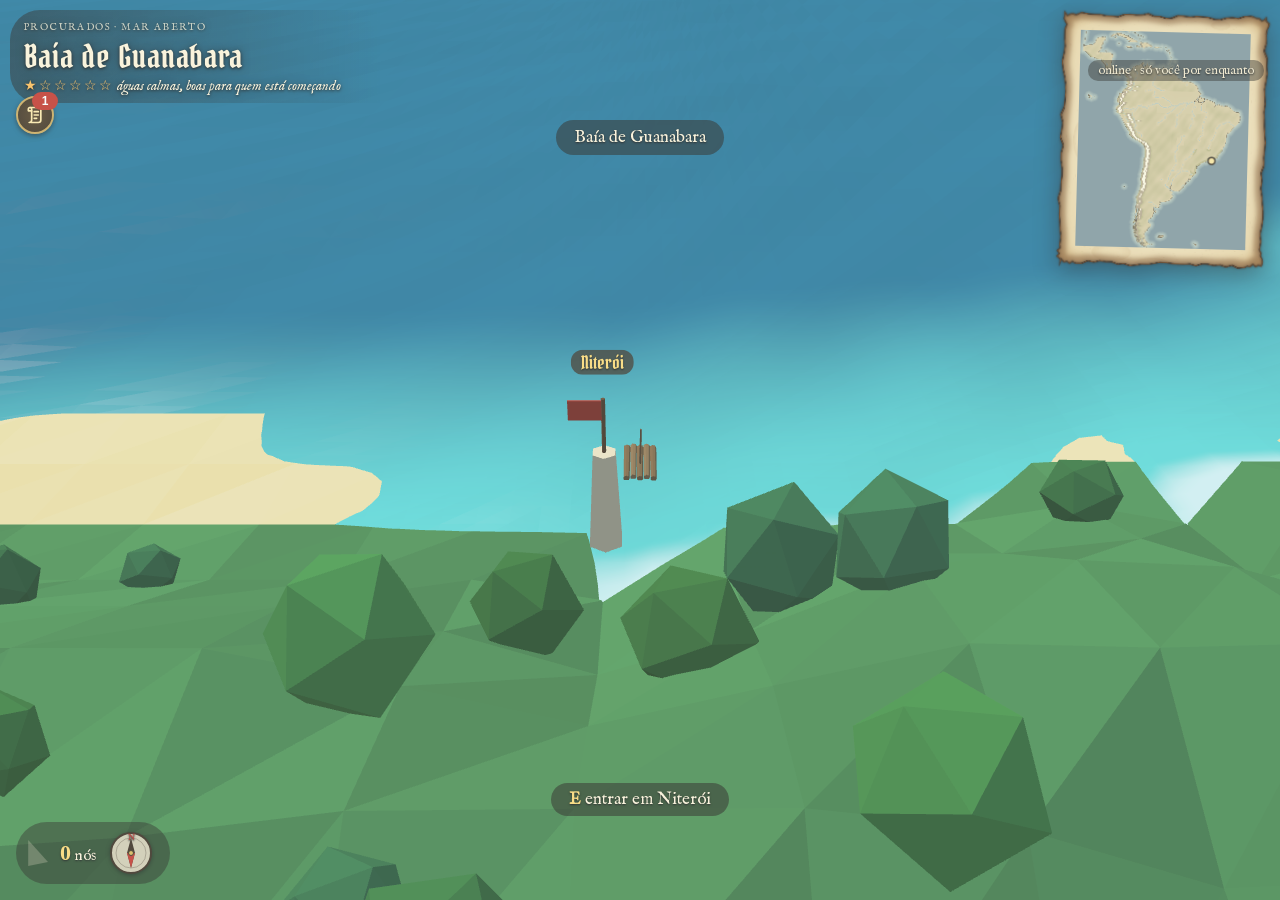
==== commit 5e16324f: "Procurados 2026-11-18 02:20" ====
--- a/carta.html
+++ b/carta.html
@@ -14,7 +14,7 @@
 <link rel="icon" href="icones/icone-192.png">
 <link rel="stylesheet" href="fontes/fontes.css">
 <style>
-  html, body { margin: 0; height: 100%; overflow: hidden; background: #bfe3f2; font-family: var(--fonte-texto); color: #2b1d0e; }
+  html, body { margin: 0; height: 100%; height: 100dvh; overflow: hidden; background: #bfe3f2; font-family: var(--fonte-texto); color: #2b1d0e; }
   #tela { position: fixed; inset: 0; width: 100%; height: 100%; display: block; cursor: grab; }
   #tela:active { cursor: grabbing; }
   .painel { position: fixed; pointer-events: none; }
@@ -49,8 +49,12 @@
   #veu { position: fixed; inset: 0; z-index: 9; background: #e3f2f6; opacity: 1; pointer-events: none; transition: opacity .2s; }
   #carregando { position: fixed; inset: 0; z-index: 10; display: grid; place-items: center; background: #ead9b4; font: 42px var(--fonte-titulo); color: #2b1d0e; }
   .pergaminho { box-sizing: border-box; border-style: solid; border-width: 22px; border-color: transparent; border-image: var(--pergaminho) 64 fill / 22px stretch; filter: drop-shadow(0 6px 12px rgba(0,0,0,.45)); }
-  html.toque #leme { bottom: auto; top: 96px; left: 10px; transform: scale(.85); transform-origin: left top; }
+  html.toque #lugar { left: max(10px, var(--sa-left, env(safe-area-inset-left, 0px))); top: max(8px, var(--sa-top, env(safe-area-inset-top, 0px))); }
+  html.toque #lugar h1 { font-size: 24px; } html.toque #lugar p { font-size: 12px; }
+  html.toque #leme { bottom: auto; top: calc(max(8px, var(--sa-top, env(safe-area-inset-top, 0px))) + 66px); left: max(10px, var(--sa-left, env(safe-area-inset-left, 0px))); transform: scale(.82); transform-origin: left top; }
   html.toque #mapa { display: none; }
+  html.toque #online { top: calc(max(8px, var(--sa-top, env(safe-area-inset-top, 0px))) + 56px); right: max(10px, var(--sa-right, env(safe-area-inset-right, 0px))); font-size: 11.5px; }
+  html.toque #dica { bottom: calc(max(12px, var(--sa-bottom, env(safe-area-inset-bottom, 0px))) + 84px); }
 </style>
 <script type="importmap">{ "imports": { "three": "./lib/three.module.min.js" } }</script>
 </head>
@@ -76,7 +80,7 @@
 import * as THREE from 'three';
 import { salvo } from './js/boneco.js';
 import { temRede, enviar, lista, quantos, limpar } from './js/rede.js';
-import { criarControles, telaCheia } from './js/toque.js';
+import { criarControles, ehToque, telaCheia, observarTela, medidasTela } from './js/toque.js';
 import { criarAvisos } from './js/avisos.js';
 const avisos = criarAvisos();
 import { sincronizarSempre } from './js/nuvem.js';
@@ -178,7 +182,7 @@
 // =====================================================================
 const tela = document.getElementById('tela');
 const renderer = new THREE.WebGLRenderer({ canvas: tela, antialias: true, preserveDrawingBuffer: /[?&]gravar/.test(location.search), powerPreference: 'high-performance' });
-const OP = salvo.opcoes(); renderer.setPixelRatio(Math.min(devicePixelRatio, OP.qualidade === 'baixa' ? 0.75 : OP.qualidade === 'alta' ? 1.5 : 1));
+const OP = salvo.opcoes(); renderer.setPixelRatio(Math.min(devicePixelRatio, ehToque ? (OP.qualidade === 'baixa' ? 0.9 : OP.qualidade === 'alta' ? 1.5 : 1.25) : (OP.qualidade === 'baixa' ? 0.75 : OP.qualidade === 'alta' ? 1.5 : 1)));
 const cena = new THREE.Scene(), CEU = new THREE.Color('#bfe3f2');
 cena.background = CEU; cena.fog = new THREE.Fog(CEU, 1600, 5200);
 const camera = new THREE.PerspectiveCamera(50, 1, 2, 9000);
@@ -389,14 +393,28 @@
 addEventListener('blur', () => teclas.clear());
 elCarta.addEventListener('click', () => elCarta.classList.remove('aberta'));
 const cam = { giro: 0, alt: 0.55, dist: 260, segue: estado.rumo };
-let arrasto = null;
-tela.addEventListener('pointerdown', (e) => { arrasto = [e.clientX, e.clientY]; try { tela.setPointerCapture(e.pointerId); } catch {} });
-tela.addEventListener('pointermove', (e) => { if (!arrasto) return; cam.giro -= (e.clientX - arrasto[0]) * 0.006; cam.alt = Math.max(0.12, Math.min(1.4, cam.alt + (e.clientY - arrasto[1]) * 0.005)); arrasto = [e.clientX, e.clientY]; });
-tela.addEventListener('pointerup', () => (arrasto = null));
+const dedosCam = new Map(); let arrasto = null, pincaCarta = null;
+const distCarta = () => { const [a, b] = [...dedosCam.values()]; return Math.hypot(a.x - b.x, a.y - b.y); };
+tela.addEventListener('pointerdown', (e) => {
+  dedosCam.set(e.pointerId, { x: e.clientX, y: e.clientY });
+  try { tela.setPointerCapture(e.pointerId); } catch {}
+  if (dedosCam.size === 1) arrasto = [e.clientX, e.clientY];
+  if (dedosCam.size === 2) { arrasto = null; pincaCarta = { d: distCarta(), dist: cam.dist }; }
+});
+tela.addEventListener('pointermove', (e) => {
+  if (!dedosCam.has(e.pointerId)) return;
+  dedosCam.set(e.pointerId, { x: e.clientX, y: e.clientY });
+  if (pincaCarta && dedosCam.size >= 2 && pincaCarta.d > 10) { cam.dist = Math.max(70, Math.min(2200, pincaCarta.dist * pincaCarta.d / distCarta())); return; }
+  if (!arrasto) return;
+  cam.giro -= (e.clientX - arrasto[0]) * 0.006; cam.alt = Math.max(0.12, Math.min(1.4, cam.alt + (e.clientY - arrasto[1]) * 0.005)); arrasto = [e.clientX, e.clientY];
+});
+const soltaCam = (e) => { dedosCam.delete(e.pointerId); if (dedosCam.size < 2) pincaCarta = null; if (dedosCam.size === 0) arrasto = null; };
+tela.addEventListener('pointerup', soltaCam); tela.addEventListener('pointercancel', soltaCam);
 tela.addEventListener('dblclick', () => (cam.giro = 0));
 tela.addEventListener('wheel', (e) => { cam.dist = Math.max(70, Math.min(2200, cam.dist * (e.deltaY > 0 ? 1.12 : 0.89))); e.preventDefault(); }, { passive: false });
-function ajustar() { renderer.setSize(innerWidth, innerHeight, false); camera.aspect = innerWidth / innerHeight; camera.updateProjectionMatrix(); }
-addEventListener('resize', ajustar); ajustar();
+let telaW = innerWidth, telaH = innerHeight;
+function ajustar() { const m = medidasTela(); telaW = m.w; telaH = m.h; renderer.setSize(telaW, telaH, false); camera.aspect = telaW / Math.max(1, telaH); camera.updateProjectionMatrix(); }
+observarTela(ajustar); ajustar();
 const elAjuda = document.getElementById('ajuda'); elAjuda.classList.add('some'); setTimeout(() => avisos.novo('controles', 'Controles da carta', elAjuda.innerHTML, { fechado: true }), 80);
 const elNome = document.getElementById('lugarNome'), elDesc = document.getElementById('lugarDesc'), elNos = document.getElementById('nos'), elVela = document.getElementById('vela');
 const elAgulha = document.getElementById('agulha'), elDica = document.getElementById('dica'), elAviso = document.getElementById('aviso'), elVeu = document.getElementById('veu');
@@ -407,7 +425,7 @@
   v3.set(x, y, z); const d = camera.position.distanceTo(v3); v3.project(camera);
   if (v3.z > 1 || d > alcance || Math.abs(v3.x) > 1.1 || Math.abs(v3.y) > 1.1) { el.style.display = 'none'; return; }
   el.style.display = 'block'; el.style.opacity = Math.min(1, (alcance - d) / (alcance * 0.25));
-  el.style.transform = `translate(-50%,-100%) translate(${(v3.x * 0.5 + 0.5) * innerWidth}px,${(-v3.y * 0.5 + 0.5) * innerHeight}px)`;
+  el.style.transform = `translate(-50%,-100%) translate(${(v3.x * 0.5 + 0.5) * telaW}px,${(-v3.y * 0.5 + 0.5) * telaH}px)`;
 }
 
 // ---------- cartas em pergaminho: a pequena (canto) e a grande (tecla M)
@@ -494,7 +512,9 @@
 const ROSA = ['N', 'NO', 'O', 'SO', 'S', 'SE', 'L', 'NE'];
 function quadro() {
   requestAnimationFrame(quadro);
-  const dt = Math.min(relogio.getDelta(), 0.05); t += dt;
+  const dt = Math.min(relogio.getDelta(), 0.05);
+  if (document.hidden) return;
+  t += dt;
   // navegação
   const querLeme = (teclas.has('a') || teclas.has('arrowleft') ? 1 : 0) - (teclas.has('d') || teclas.has('arrowright') ? 1 : 0);
   estado.leme += (querLeme - estado.leme) * Math.min(1, dt * 3);
